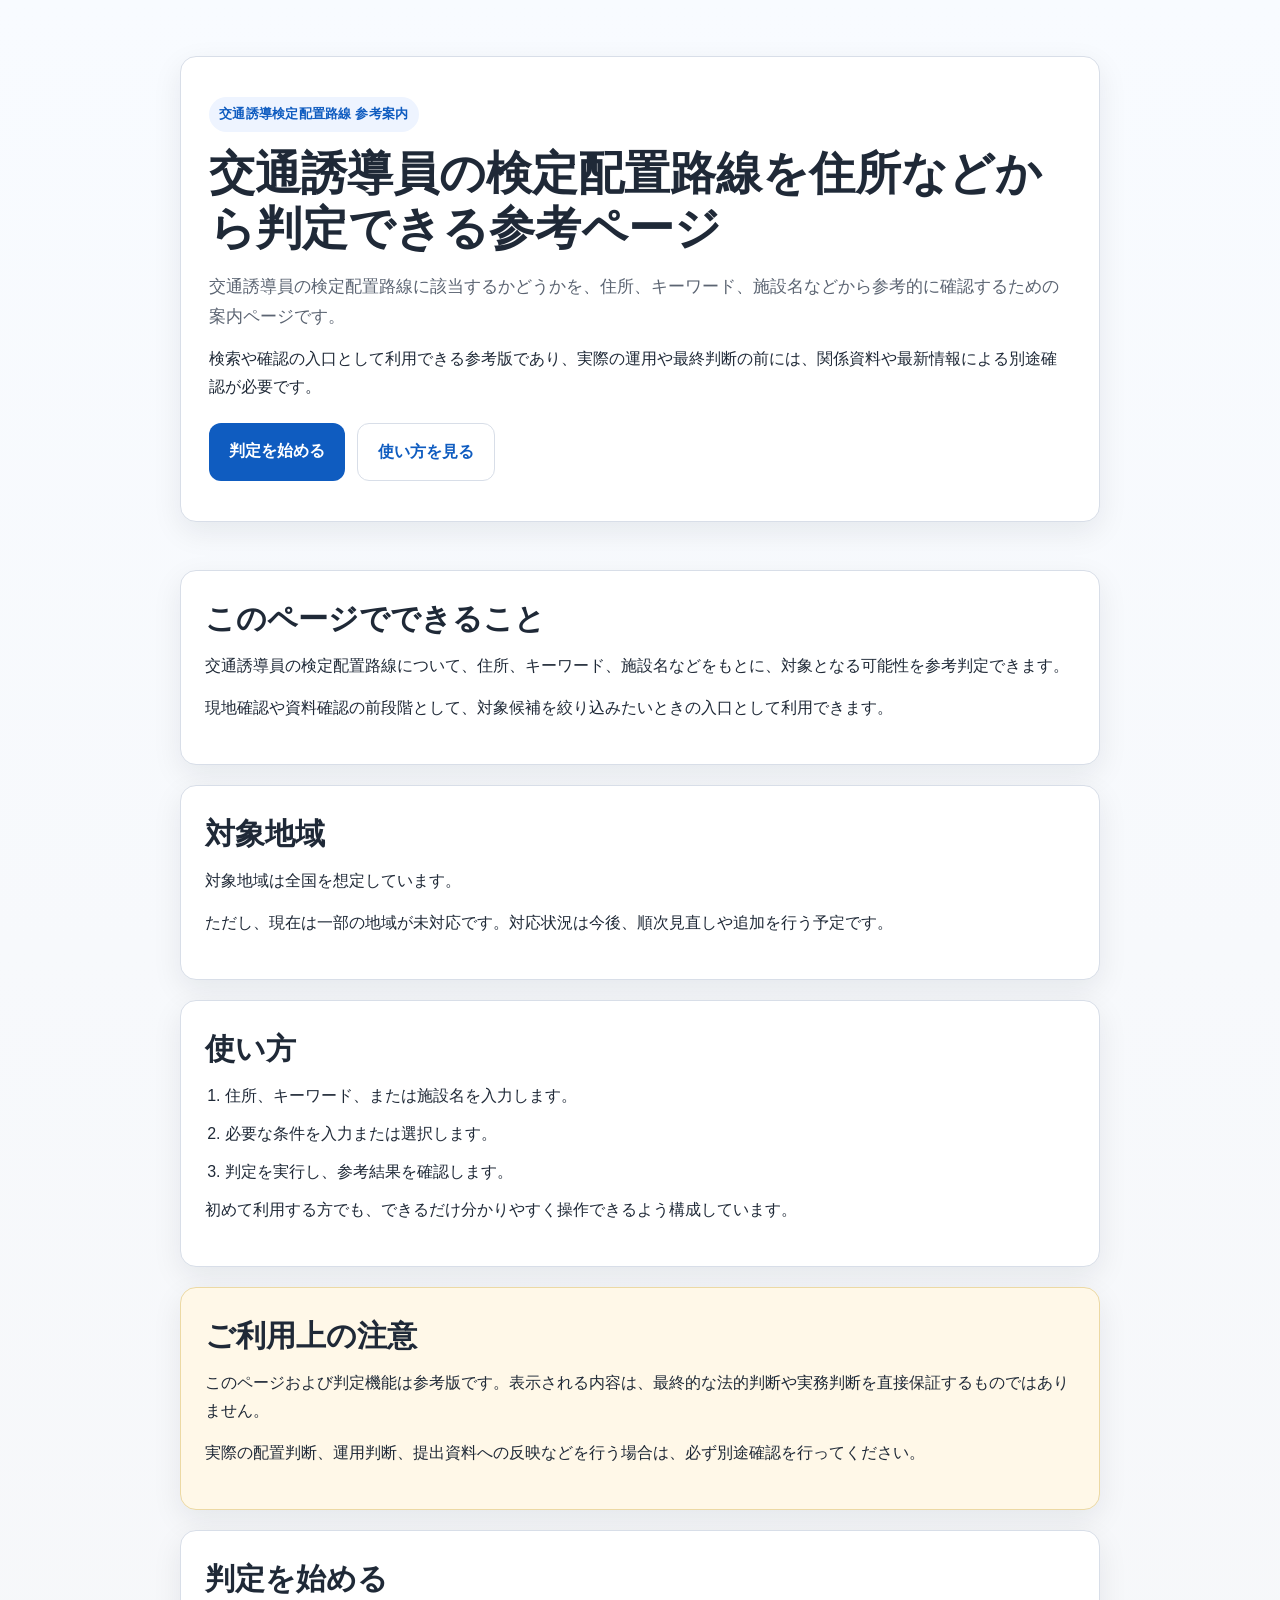
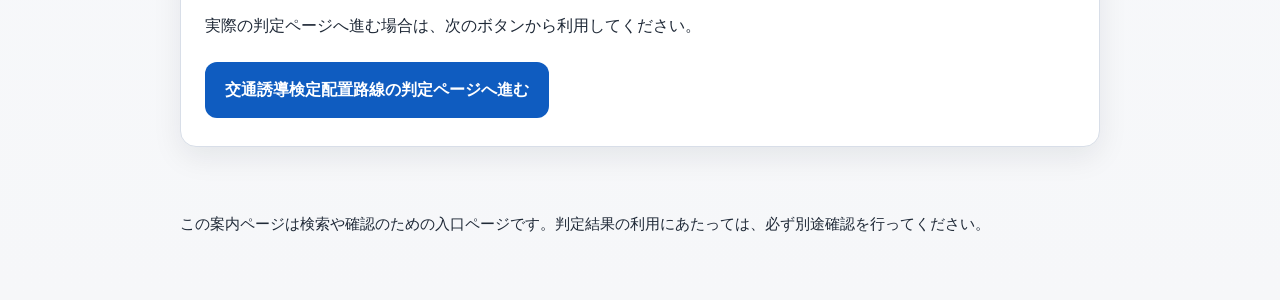
==== front.html @ 5215744a "Add files via upload" ====
<!DOCTYPE html>
<html lang="ja">
<head>
  <meta charset="UTF-8" />
  <meta name="viewport" content="width=device-width, initial-scale=1.0" />
  <title>交通誘導員の検定配置路線を住所から判定｜参考版案内ページ</title>
  <meta name="description" content="交通誘導員の検定配置路線を、住所・キーワード・施設名から参考判定できる案内ページです。対象地域は全国ですが一部未対応地域があります。最終確認は別途必要です。" />
  <meta name="robots" content="index,follow" />
  <link rel="canonical" href="https://sesimer9.github.io/front.html" />

  <meta property="og:type" content="website" />
  <meta property="og:title" content="交通誘導員の検定配置路線を住所から判定｜参考版案内ページ" />
  <meta property="og:description" content="住所・キーワード・施設名から、交通誘導員の検定配置路線を参考判定できる案内ページです。" />
  <meta property="og:url" content="https://sesimer9.github.io/front.html" />
  <meta property="og:site_name" content="交通誘導検定配置路線 判定案内" />

  <meta name="twitter:card" content="summary" />
  <meta name="twitter:title" content="交通誘導員の検定配置路線を住所から判定｜参考版案内ページ" />
  <meta name="twitter:description" content="住所・キーワード・施設名から、交通誘導員の検定配置路線を参考判定できる案内ページです。" />

  <!-- Google tag (gtag.js) -->
  <script async src="https://www.googletagmanager.com/gtag/js?id=G-SMF9X91612"></script>
  <script>
    window.dataLayer = window.dataLayer || [];
    function gtag(){dataLayer.push(arguments);}
    gtag('js', new Date());
    gtag('config', 'G-SMF9X91612');
  </script>

  <style>
    :root {
      --bg: #f6f7f9;
      --surface: #ffffff;
      --text: #1f2937;
      --muted: #5b6472;
      --line: #d8dee8;
      --primary: #0f5cc0;
      --primary-hover: #0b4b9d;
      --accent: #eef4ff;
      --warn-bg: #fff8e8;
      --warn-line: #ecd9a4;
      --shadow: 0 10px 30px rgba(15, 23, 42, 0.08);
      --radius: 16px;
      --max: 920px;
    }

    * { box-sizing: border-box; }

    body {
      margin: 0;
      font-family: -apple-system, BlinkMacSystemFont, "Segoe UI", "Hiragino Sans", "Hiragino Kaku Gothic ProN", "Yu Gothic", Meiryo, sans-serif;
      color: var(--text);
      background: linear-gradient(180deg, #f8fbff 0%, var(--bg) 100%);
      line-height: 1.75;
    }

    a { color: var(--primary); }

    .wrap {
      width: min(calc(100% - 32px), var(--max));
      margin: 0 auto;
    }

    header {
      padding: 56px 0 24px;
    }

    .hero,
    .section,
    .notice {
      background: var(--surface);
      border: 1px solid var(--line);
      border-radius: var(--radius);
      box-shadow: var(--shadow);
    }

    .hero {
      padding: 40px 28px;
    }

    .eyebrow {
      display: inline-block;
      margin-bottom: 14px;
      padding: 6px 10px;
      border-radius: 999px;
      background: var(--accent);
      color: var(--primary);
      font-size: 13px;
      font-weight: 700;
      letter-spacing: 0.02em;
    }

    h1 {
      margin: 0 0 16px;
      font-size: clamp(30px, 5vw, 46px);
      line-height: 1.2;
    }

    h2 {
      margin: 0 0 14px;
      font-size: clamp(22px, 3vw, 30px);
      line-height: 1.3;
    }

    p {
      margin: 0 0 14px;
      color: var(--text);
    }

    .lead {
      font-size: 1.05rem;
      color: var(--muted);
    }

    .actions {
      display: flex;
      flex-wrap: wrap;
      gap: 12px;
      margin-top: 22px;
    }

    .button {
      display: inline-block;
      padding: 14px 20px;
      border-radius: 12px;
      text-decoration: none;
      font-weight: 700;
      transition: background-color .2s ease, transform .2s ease;
    }

    .button-primary {
      background: var(--primary);
      color: #fff;
    }

    .button-primary:hover {
      background: var(--primary-hover);
      transform: translateY(-1px);
    }

    .button-secondary {
      background: #fff;
      color: var(--primary);
      border: 1px solid var(--line);
    }

    main {
      padding-bottom: 56px;
    }

    .grid {
      display: grid;
      gap: 20px;
      margin-top: 24px;
    }

    .section,
    .notice {
      padding: 28px 24px;
    }

    ul, ol {
      margin: 12px 0 0 1.25em;
      padding: 0;
    }

    li { margin-bottom: 10px; }

    .notice {
      background: var(--warn-bg);
      border-color: var(--warn-line);
    }

    footer {
      padding: 8px 0 48px;
      color: var(--muted);
      font-size: 0.95rem;
    }

    @media (max-width: 640px) {
      header { padding-top: 28px; }
      .hero, .section, .notice { padding: 22px 18px; }
      .actions { flex-direction: column; }
      .button { text-align: center; }
    }
  </style>
</head>
<body>
  <header>
    <div class="wrap">
      <section class="hero">
        <div class="eyebrow">交通誘導検定配置路線 参考案内</div>
        <h1>交通誘導員の検定配置路線を住所などから判定できる参考ページ</h1>
        <p class="lead">
          交通誘導員の検定配置路線に該当するかどうかを、住所、キーワード、施設名などから参考的に確認するための案内ページです。
        </p>
        <p>
          検索や確認の入口として利用できる参考版であり、実際の運用や最終判断の前には、関係資料や最新情報による別途確認が必要です。
        </p>
        <div class="actions">
          <a class="button button-primary" href="./index.html">判定を始める</a>
          <a class="button button-secondary" href="#howto">使い方を見る</a>
        </div>
      </section>
    </div>
  </header>

  <main>
    <div class="wrap">
      <div class="grid">
        <section class="section">
          <h2>このページでできること</h2>
          <p>
            交通誘導員の検定配置路線について、住所、キーワード、施設名などをもとに、対象となる可能性を参考判定できます。
          </p>
          <p>
            現地確認や資料確認の前段階として、対象候補を絞り込みたいときの入口として利用できます。
          </p>
        </section>

        <section class="section">
          <h2>対象地域</h2>
          <p>
            対象地域は全国を想定しています。
          </p>
          <p>
            ただし、現在は一部の地域が未対応です。対応状況は今後、順次見直しや追加を行う予定です。
          </p>
        </section>

        <section class="section" id="howto">
          <h2>使い方</h2>
          <ol>
            <li>住所、キーワード、または施設名を入力します。</li>
            <li>必要な条件を入力または選択します。</li>
            <li>判定を実行し、参考結果を確認します。</li>
          </ol>
          <p>
            初めて利用する方でも、できるだけ分かりやすく操作できるよう構成しています。
          </p>
        </section>

        <section class="notice">
          <h2>ご利用上の注意</h2>
          <p>
            このページおよび判定機能は参考版です。表示される内容は、最終的な法的判断や実務判断を直接保証するものではありません。
          </p>
          <p>
            実際の配置判断、運用判断、提出資料への反映などを行う場合は、必ず別途確認を行ってください。
          </p>
        </section>

        <section class="section">
          <h2>判定を始める</h2>
          <p>
            実際の判定ページへ進む場合は、次のボタンから利用してください。
          </p>
          <div class="actions">
            <a class="button button-primary" href="./index.html">交通誘導検定配置路線の判定ページへ進む</a>
          </div>
        </section>
      </div>
    </div>
  </main>

  <footer>
    <div class="wrap">
      <p>この案内ページは検索や確認のための入口ページです。判定結果の利用にあたっては、必ず別途確認を行ってください。</p>
    </div>
  </footer>
</body>
</html>
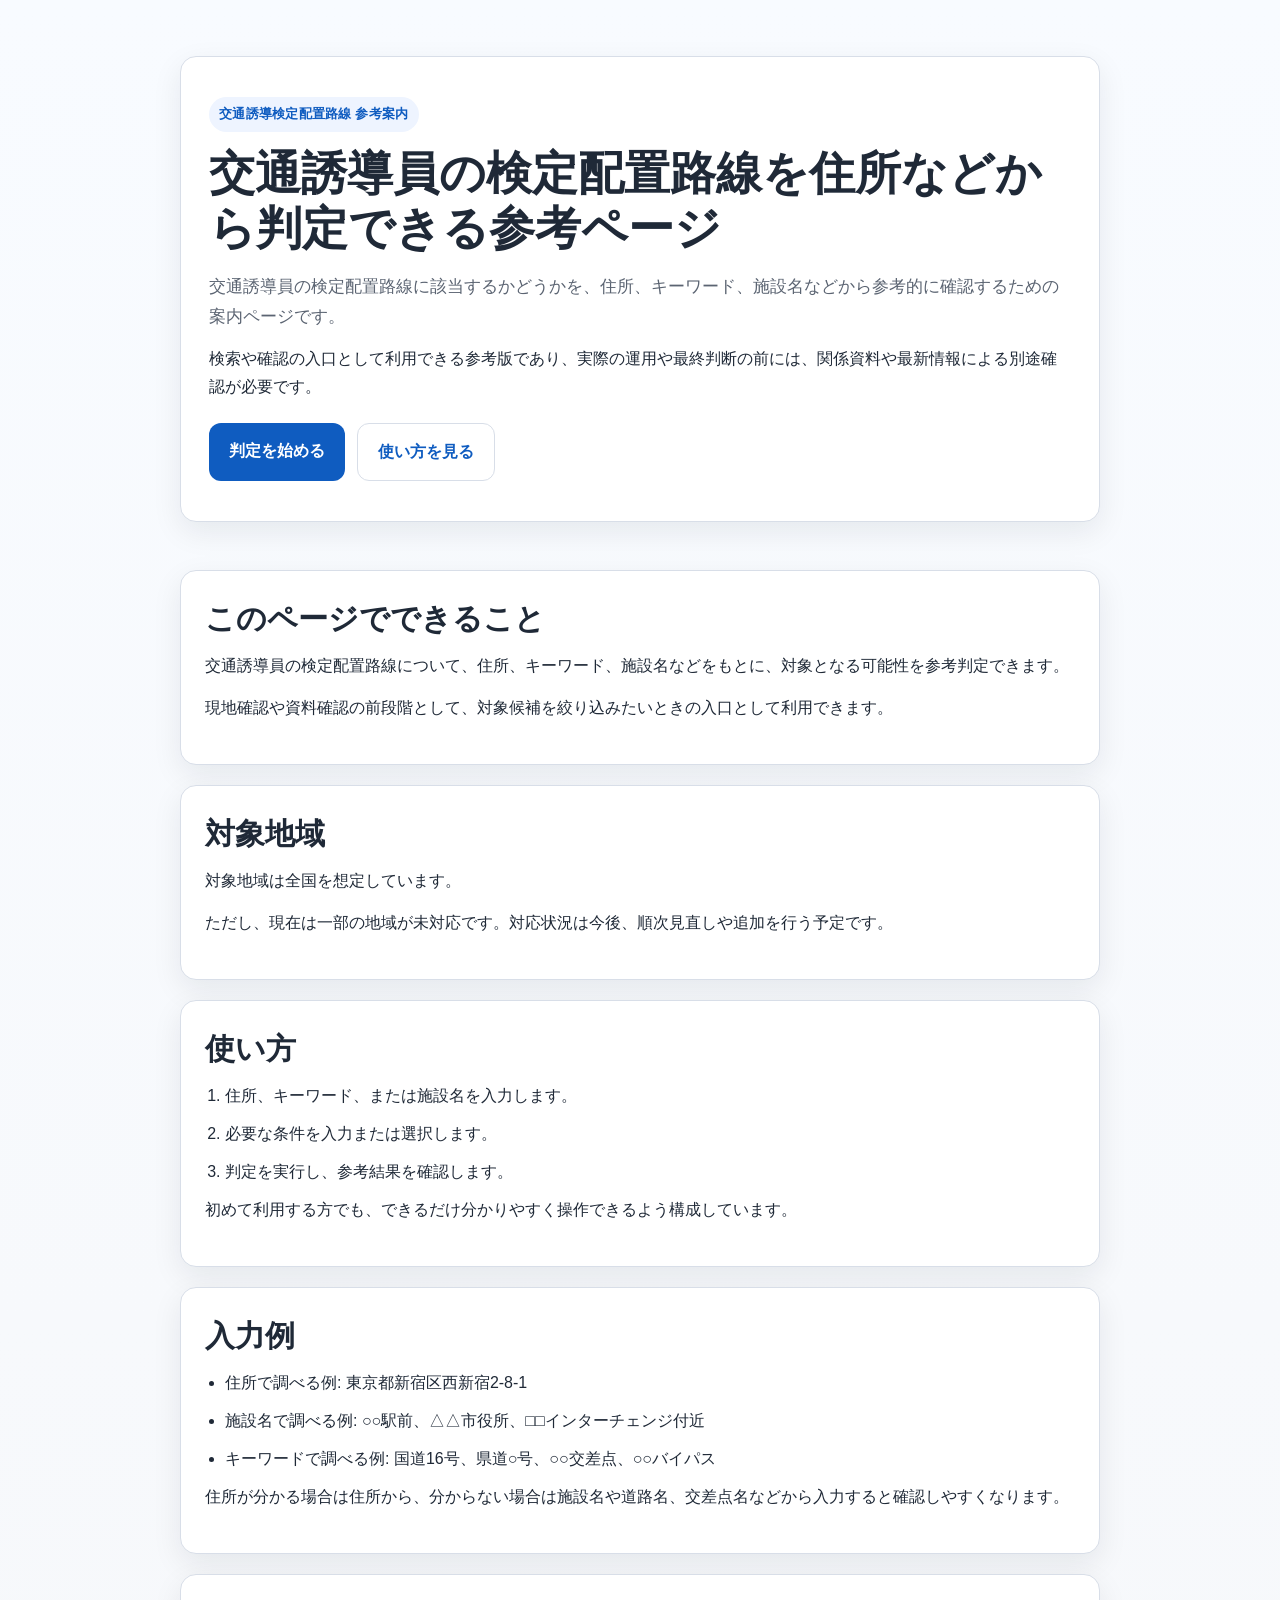
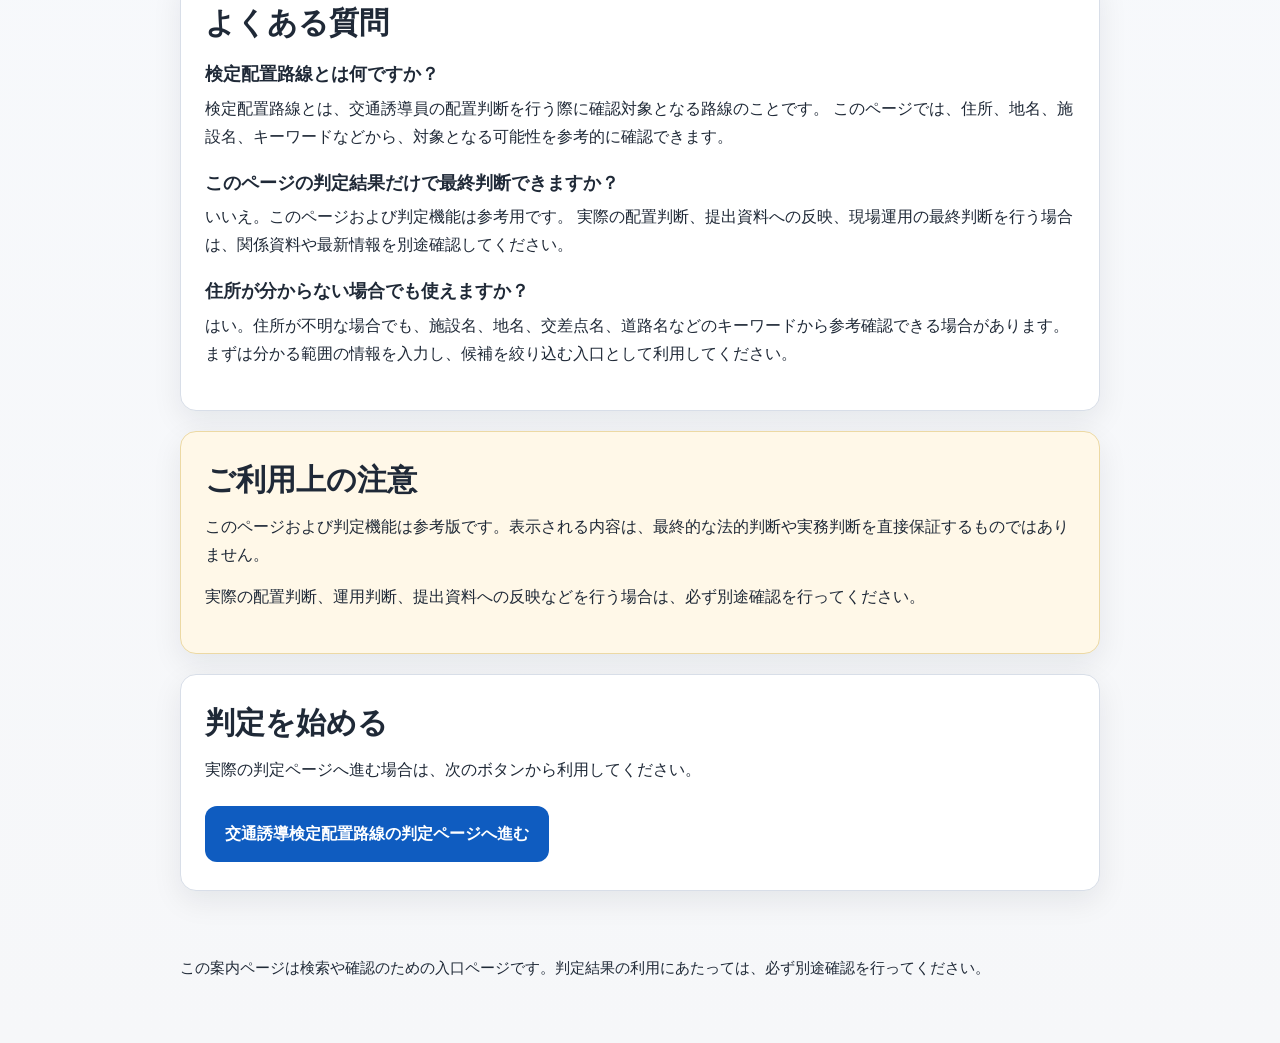
==== commit 1a4bbcbd: "Add files via upload" ====
--- a/front.html
+++ b/front.html
@@ -100,6 +100,12 @@
       margin: 0 0 14px;
       font-size: clamp(22px, 3vw, 30px);
       line-height: 1.3;
+    }
+    
+    h3 {
+  margin: 20px 0 8px;
+  font-size: 1.1rem;
+  line-height: 1.4;
     }
 
     p {
@@ -240,6 +246,40 @@
           </p>
         </section>
 
+        <section class="section" id="examples">
+  <h2>入力例</h2>
+  <ul>
+    <li>住所で調べる例: 東京都新宿区西新宿2-8-1</li>
+    <li>施設名で調べる例: ○○駅前、△△市役所、□□インターチェンジ付近</li>
+    <li>キーワードで調べる例: 国道16号、県道○号、○○交差点、○○バイパス</li>
+  </ul>
+  <p>
+    住所が分かる場合は住所から、分からない場合は施設名や道路名、交差点名などから入力すると確認しやすくなります。
+  </p>
+</section>
+
+<section class="section" id="faq">
+  <h2>よくある質問</h2>
+
+  <h3>検定配置路線とは何ですか？</h3>
+  <p>
+    検定配置路線とは、交通誘導員の配置判断を行う際に確認対象となる路線のことです。
+    このページでは、住所、地名、施設名、キーワードなどから、対象となる可能性を参考的に確認できます。
+  </p>
+
+  <h3>このページの判定結果だけで最終判断できますか？</h3>
+  <p>
+    いいえ。このページおよび判定機能は参考用です。
+    実際の配置判断、提出資料への反映、現場運用の最終判断を行う場合は、関係資料や最新情報を別途確認してください。
+  </p>
+
+  <h3>住所が分からない場合でも使えますか？</h3>
+  <p>
+    はい。住所が不明な場合でも、施設名、地名、交差点名、道路名などのキーワードから参考確認できる場合があります。
+    まずは分かる範囲の情報を入力し、候補を絞り込む入口として利用してください。
+  </p>
+</section>
+
         <section class="notice">
           <h2>ご利用上の注意</h2>
           <p>
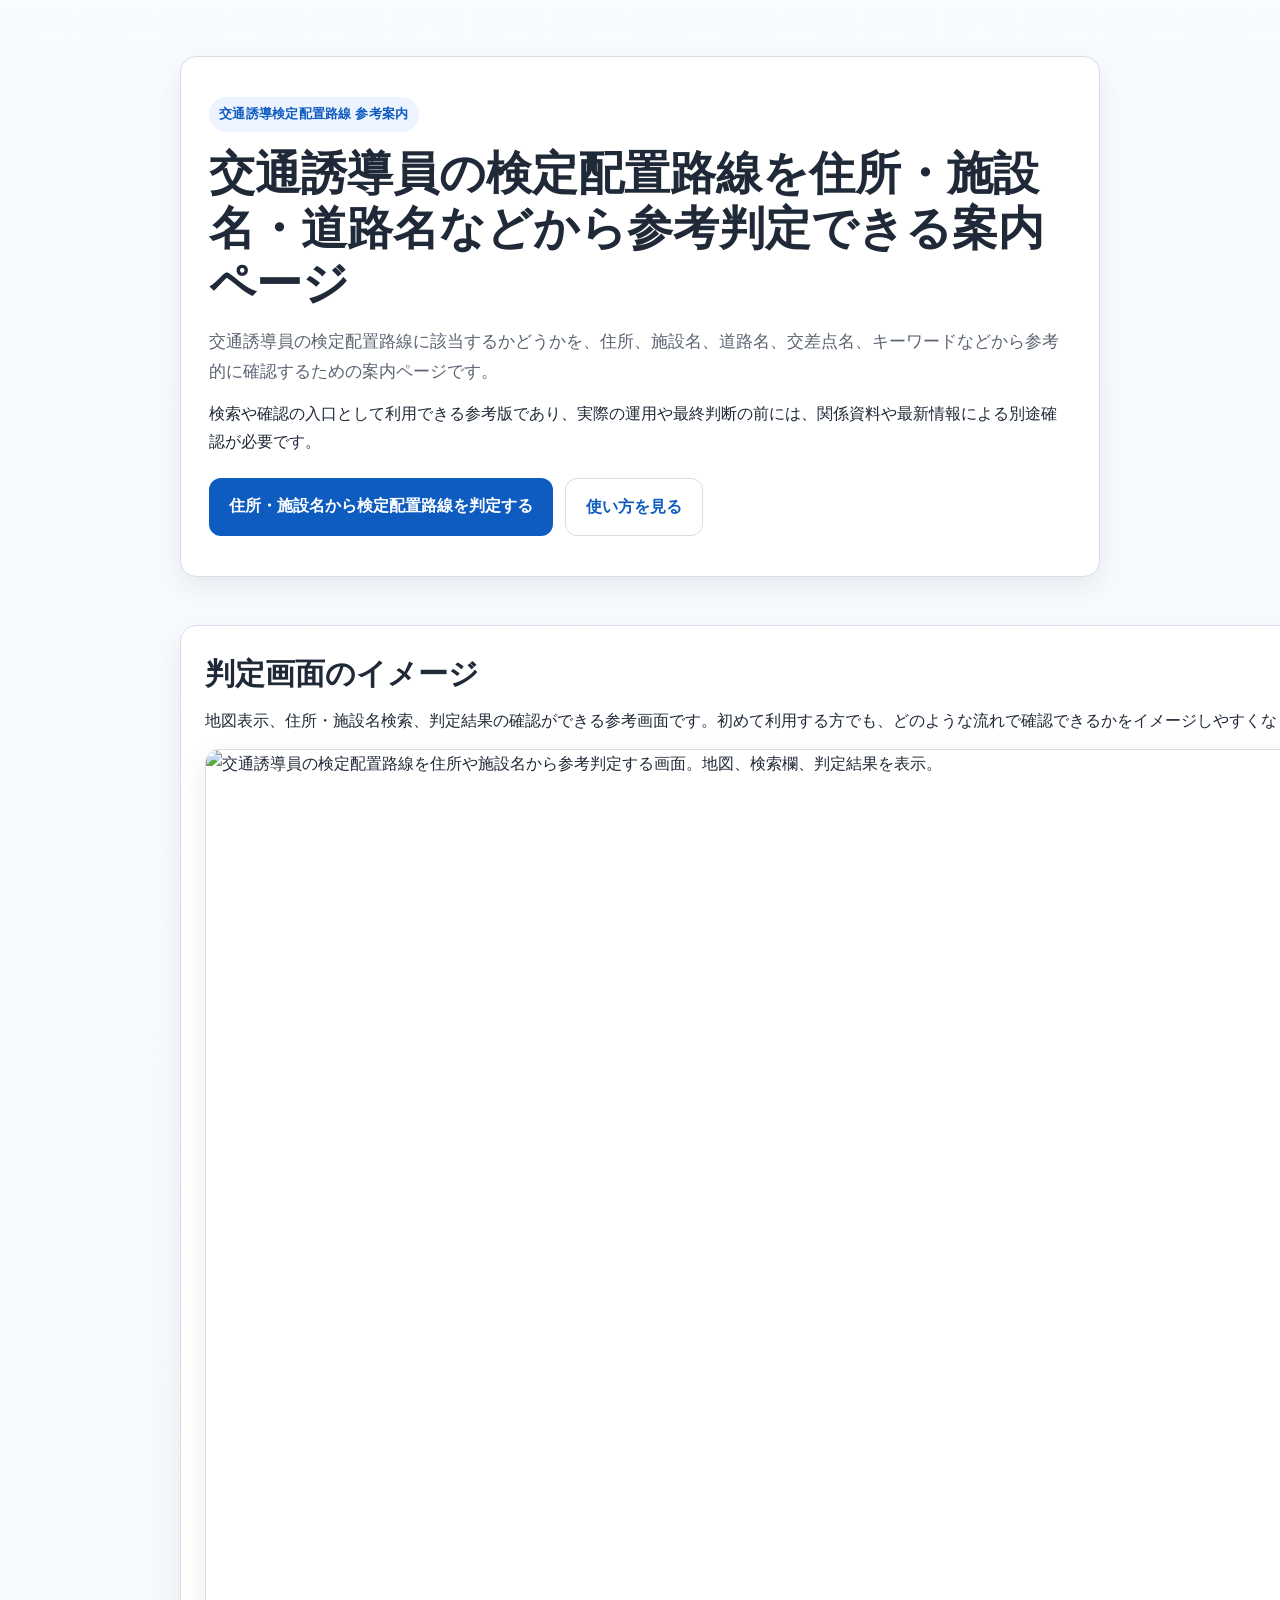
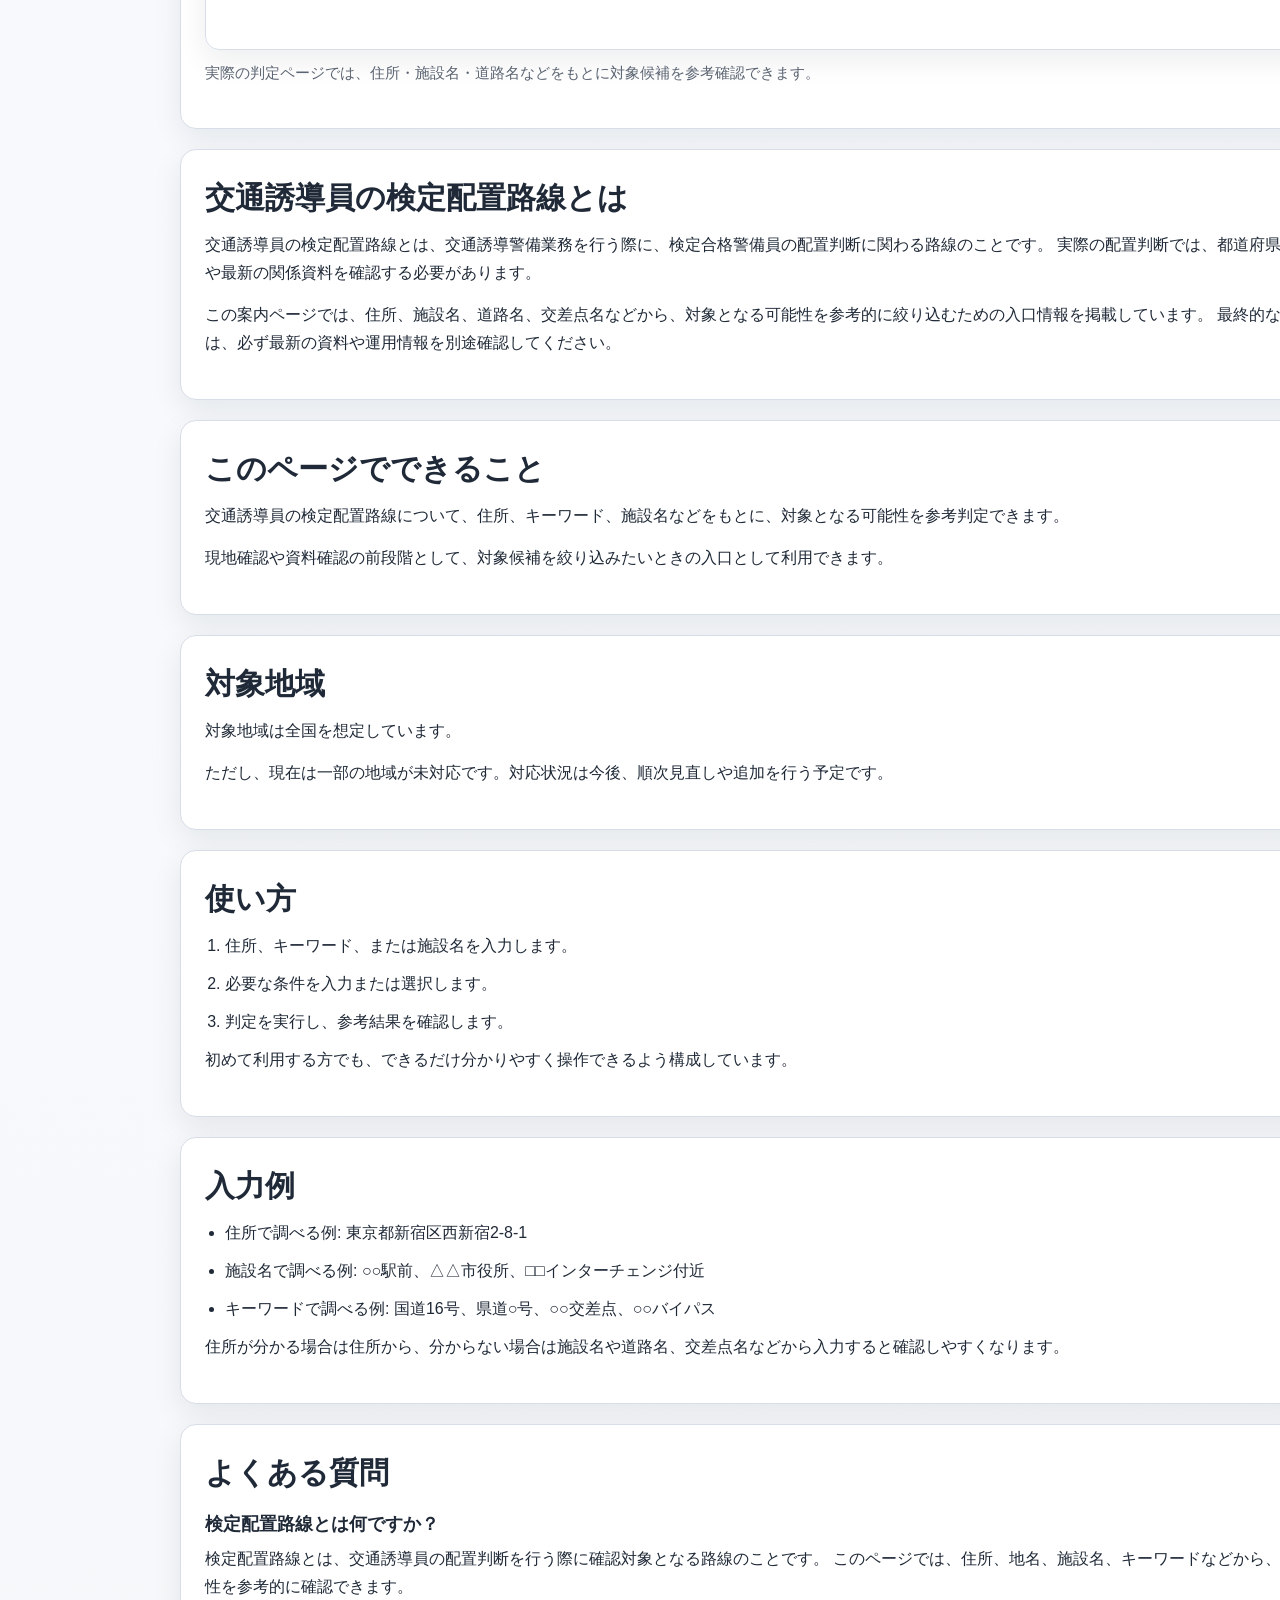
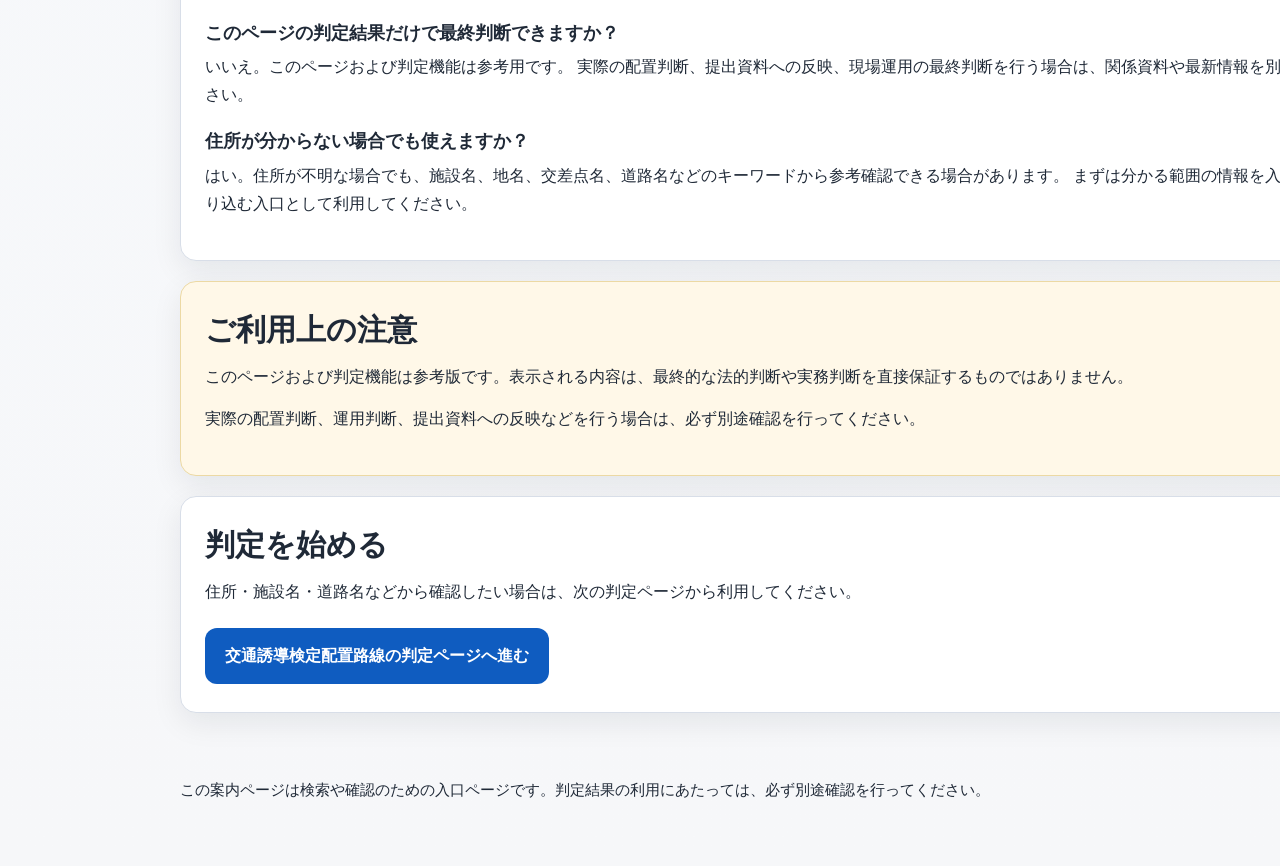
==== commit 67fedd45: "Add files via upload" ====
--- a/front.html
+++ b/front.html
@@ -3,20 +3,20 @@
 <head>
   <meta charset="UTF-8" />
   <meta name="viewport" content="width=device-width, initial-scale=1.0" />
-  <title>交通誘導員の検定配置路線を住所から判定｜参考版案内ページ</title>
-  <meta name="description" content="交通誘導員の検定配置路線を、住所・キーワード・施設名から参考判定できる案内ページです。対象地域は全国ですが一部未対応地域があります。最終確認は別途必要です。" />
+  <title>交通誘導員の検定配置路線を住所・施設名から参考判定｜案内ページ</title>
+  <meta name="description" content="交通誘導員の検定配置路線を、住所・施設名・道路名・キーワードから参考判定できる案内ページです。対象候補の絞り込みや確認の入口として利用できます。" />
   <meta name="robots" content="index,follow" />
   <link rel="canonical" href="https://sesimer9.github.io/front.html" />
 
   <meta property="og:type" content="website" />
-  <meta property="og:title" content="交通誘導員の検定配置路線を住所から判定｜参考版案内ページ" />
-  <meta property="og:description" content="住所・キーワード・施設名から、交通誘導員の検定配置路線を参考判定できる案内ページです。" />
+  <meta property="og:title" content="交通誘導員の検定配置路線を住所・施設名から参考判定｜案内ページ" />
+  <meta property="og:description" content="住所・施設名・道路名・キーワードから、交通誘導員の検定配置路線を参考判定できる案内ページです。" />
   <meta property="og:url" content="https://sesimer9.github.io/front.html" />
   <meta property="og:site_name" content="交通誘導検定配置路線 判定案内" />
 
   <meta name="twitter:card" content="summary" />
-  <meta name="twitter:title" content="交通誘導員の検定配置路線を住所から判定｜参考版案内ページ" />
-  <meta name="twitter:description" content="住所・キーワード・施設名から、交通誘導員の検定配置路線を参考判定できる案内ページです。" />
+  <meta name="twitter:title" content="交通誘導員の検定配置路線を住所・施設名から参考判定｜案内ページ" />
+  <meta name="twitter:description" content="住所・施設名・道路名・キーワードから、交通誘導員の検定配置路線を参考判定できる案内ページです。" />
 
   <!-- Google tag (gtag.js) -->
   <script async src="https://www.googletagmanager.com/gtag/js?id=G-SMF9X91612"></script>
@@ -25,6 +25,40 @@
     function gtag(){dataLayer.push(arguments);}
     gtag('js', new Date());
     gtag('config', 'G-SMF9X91612');
+  </script>
+
+  <!-- FAQPage: GoogleのFAQリッチリザルトは2026年5月で終了したが、構造化データ自体は残しても問題ないとされています -->
+  <script type="application/ld+json">
+  {
+    "@context": "https://schema.org",
+    "@type": "FAQPage",
+    "mainEntity": [
+      {
+        "@type": "Question",
+        "name": "検定配置路線とは何ですか？",
+        "acceptedAnswer": {
+          "@type": "Answer",
+          "text": "検定配置路線とは、交通誘導員の配置判断を行う際に確認対象となる路線のことです。このページでは、住所、地名、施設名、キーワードなどから、対象となる可能性を参考的に確認できます。"
+        }
+      },
+      {
+        "@type": "Question",
+        "name": "このページの判定結果だけで最終判断できますか？",
+        "acceptedAnswer": {
+          "@type": "Answer",
+          "text": "いいえ。このページおよび判定機能は参考用です。実際の配置判断、提出資料への反映、現場運用の最終判断を行う場合は、関係資料や最新情報を別途確認してください。"
+        }
+      },
+      {
+        "@type": "Question",
+        "name": "住所が分からない場合でも使えますか？",
+        "acceptedAnswer": {
+          "@type": "Answer",
+          "text": "はい。住所が不明な場合でも、施設名、地名、交差点名、道路名などのキーワードから参考確認できる場合があります。まずは分かる範囲の情報を入力し、候補を絞り込む入口として利用してください。"
+        }
+      }
+    ]
+  }
   </script>
 
   <style>
@@ -65,6 +99,10 @@
       padding: 56px 0 24px;
     }
 
+    main {
+      padding-bottom: 56px;
+    }
+
     .hero,
     .section,
     .notice {
@@ -76,6 +114,11 @@
 
     .hero {
       padding: 40px 28px;
+    }
+
+    .section,
+    .notice {
+      padding: 28px 24px;
     }
 
     .eyebrow {
@@ -101,11 +144,11 @@
       font-size: clamp(22px, 3vw, 30px);
       line-height: 1.3;
     }
-    
+
     h3 {
-  margin: 20px 0 8px;
-  font-size: 1.1rem;
-  line-height: 1.4;
+      margin: 20px 0 8px;
+      font-size: 1.1rem;
+      line-height: 1.4;
     }
 
     p {
@@ -150,21 +193,12 @@
       border: 1px solid var(--line);
     }
 
-    main {
-      padding-bottom: 56px;
-    }
-
     .grid {
       display: grid;
       gap: 20px;
       margin-top: 24px;
     }
 
-    .section,
-    .notice {
-      padding: 28px 24px;
-    }
-
     ul, ol {
       margin: 12px 0 0 1.25em;
       padding: 0;
@@ -175,6 +209,25 @@
     .notice {
       background: var(--warn-bg);
       border-color: var(--warn-line);
+    }
+
+    img {
+      max-width: 100%;
+      display: block;
+      height: auto;
+    }
+
+    .section img {
+      margin-top: 14px;
+      border-radius: 14px;
+      border: 1px solid var(--line);
+      box-shadow: var(--shadow);
+    }
+
+    .image-caption {
+      margin-top: 10px;
+      font-size: 0.95rem;
+      color: var(--muted);
     }
 
     footer {
@@ -196,15 +249,15 @@
     <div class="wrap">
       <section class="hero">
         <div class="eyebrow">交通誘導検定配置路線 参考案内</div>
-        <h1>交通誘導員の検定配置路線を住所などから判定できる参考ページ</h1>
+        <h1>交通誘導員の検定配置路線を住所・施設名・道路名などから参考判定できる案内ページ</h1>
         <p class="lead">
-          交通誘導員の検定配置路線に該当するかどうかを、住所、キーワード、施設名などから参考的に確認するための案内ページです。
+          交通誘導員の検定配置路線に該当するかどうかを、住所、施設名、道路名、交差点名、キーワードなどから参考的に確認するための案内ページです。
         </p>
         <p>
           検索や確認の入口として利用できる参考版であり、実際の運用や最終判断の前には、関係資料や最新情報による別途確認が必要です。
         </p>
         <div class="actions">
-          <a class="button button-primary" href="./index.html">判定を始める</a>
+          <a class="button button-primary" href="./index.html">住所・施設名から検定配置路線を判定する</a>
           <a class="button button-secondary" href="#howto">使い方を見る</a>
         </div>
       </section>
@@ -214,6 +267,35 @@
   <main>
     <div class="wrap">
       <div class="grid">
+        <section class="section">
+          <h2>判定画面のイメージ</h2>
+          <p>
+            地図表示、住所・施設名検索、判定結果の確認ができる参考画面です。初めて利用する方でも、どのような流れで確認できるかをイメージしやすくなります。
+          </p>
+          <img
+            src="./kentei-haichi-rosen-hantei-screen.jpg"
+            alt="交通誘導員の検定配置路線を住所や施設名から参考判定する画面。地図、検索欄、判定結果を表示。"
+            width="1200"
+            height="900"
+            loading="lazy"
+          />
+          <p class="image-caption">
+            実際の判定ページでは、住所・施設名・道路名などをもとに対象候補を参考確認できます。
+          </p>
+        </section>
+
+        <section class="section" id="about-route">
+          <h2>交通誘導員の検定配置路線とは</h2>
+          <p>
+            交通誘導員の検定配置路線とは、交通誘導警備業務を行う際に、検定合格警備員の配置判断に関わる路線のことです。
+            実際の配置判断では、都道府県ごとの指定路線や最新の関係資料を確認する必要があります。
+          </p>
+          <p>
+            この案内ページでは、住所、施設名、道路名、交差点名などから、対象となる可能性を参考的に絞り込むための入口情報を掲載しています。
+            最終的な判断を行う前には、必ず最新の資料や運用情報を別途確認してください。
+          </p>
+        </section>
+
         <section class="section">
           <h2>このページでできること</h2>
           <p>
@@ -247,38 +329,38 @@
         </section>
 
         <section class="section" id="examples">
-  <h2>入力例</h2>
-  <ul>
-    <li>住所で調べる例: 東京都新宿区西新宿2-8-1</li>
-    <li>施設名で調べる例: ○○駅前、△△市役所、□□インターチェンジ付近</li>
-    <li>キーワードで調べる例: 国道16号、県道○号、○○交差点、○○バイパス</li>
-  </ul>
-  <p>
-    住所が分かる場合は住所から、分からない場合は施設名や道路名、交差点名などから入力すると確認しやすくなります。
-  </p>
-</section>
-
-<section class="section" id="faq">
-  <h2>よくある質問</h2>
-
-  <h3>検定配置路線とは何ですか？</h3>
-  <p>
-    検定配置路線とは、交通誘導員の配置判断を行う際に確認対象となる路線のことです。
-    このページでは、住所、地名、施設名、キーワードなどから、対象となる可能性を参考的に確認できます。
-  </p>
-
-  <h3>このページの判定結果だけで最終判断できますか？</h3>
-  <p>
-    いいえ。このページおよび判定機能は参考用です。
-    実際の配置判断、提出資料への反映、現場運用の最終判断を行う場合は、関係資料や最新情報を別途確認してください。
-  </p>
-
-  <h3>住所が分からない場合でも使えますか？</h3>
-  <p>
-    はい。住所が不明な場合でも、施設名、地名、交差点名、道路名などのキーワードから参考確認できる場合があります。
-    まずは分かる範囲の情報を入力し、候補を絞り込む入口として利用してください。
-  </p>
-</section>
+          <h2>入力例</h2>
+          <ul>
+            <li>住所で調べる例: 東京都新宿区西新宿2-8-1</li>
+            <li>施設名で調べる例: ○○駅前、△△市役所、□□インターチェンジ付近</li>
+            <li>キーワードで調べる例: 国道16号、県道○号、○○交差点、○○バイパス</li>
+          </ul>
+          <p>
+            住所が分かる場合は住所から、分からない場合は施設名や道路名、交差点名などから入力すると確認しやすくなります。
+          </p>
+        </section>
+
+        <section class="section" id="faq">
+          <h2>よくある質問</h2>
+
+          <h3>検定配置路線とは何ですか？</h3>
+          <p>
+            検定配置路線とは、交通誘導員の配置判断を行う際に確認対象となる路線のことです。
+            このページでは、住所、地名、施設名、キーワードなどから、対象となる可能性を参考的に確認できます。
+          </p>
+
+          <h3>このページの判定結果だけで最終判断できますか？</h3>
+          <p>
+            いいえ。このページおよび判定機能は参考用です。
+            実際の配置判断、提出資料への反映、現場運用の最終判断を行う場合は、関係資料や最新情報を別途確認してください。
+          </p>
+
+          <h3>住所が分からない場合でも使えますか？</h3>
+          <p>
+            はい。住所が不明な場合でも、施設名、地名、交差点名、道路名などのキーワードから参考確認できる場合があります。
+            まずは分かる範囲の情報を入力し、候補を絞り込む入口として利用してください。
+          </p>
+        </section>
 
         <section class="notice">
           <h2>ご利用上の注意</h2>
@@ -293,7 +375,7 @@
         <section class="section">
           <h2>判定を始める</h2>
           <p>
-            実際の判定ページへ進む場合は、次のボタンから利用してください。
+            住所・施設名・道路名などから確認したい場合は、次の判定ページから利用してください。
           </p>
           <div class="actions">
             <a class="button button-primary" href="./index.html">交通誘導検定配置路線の判定ページへ進む</a>
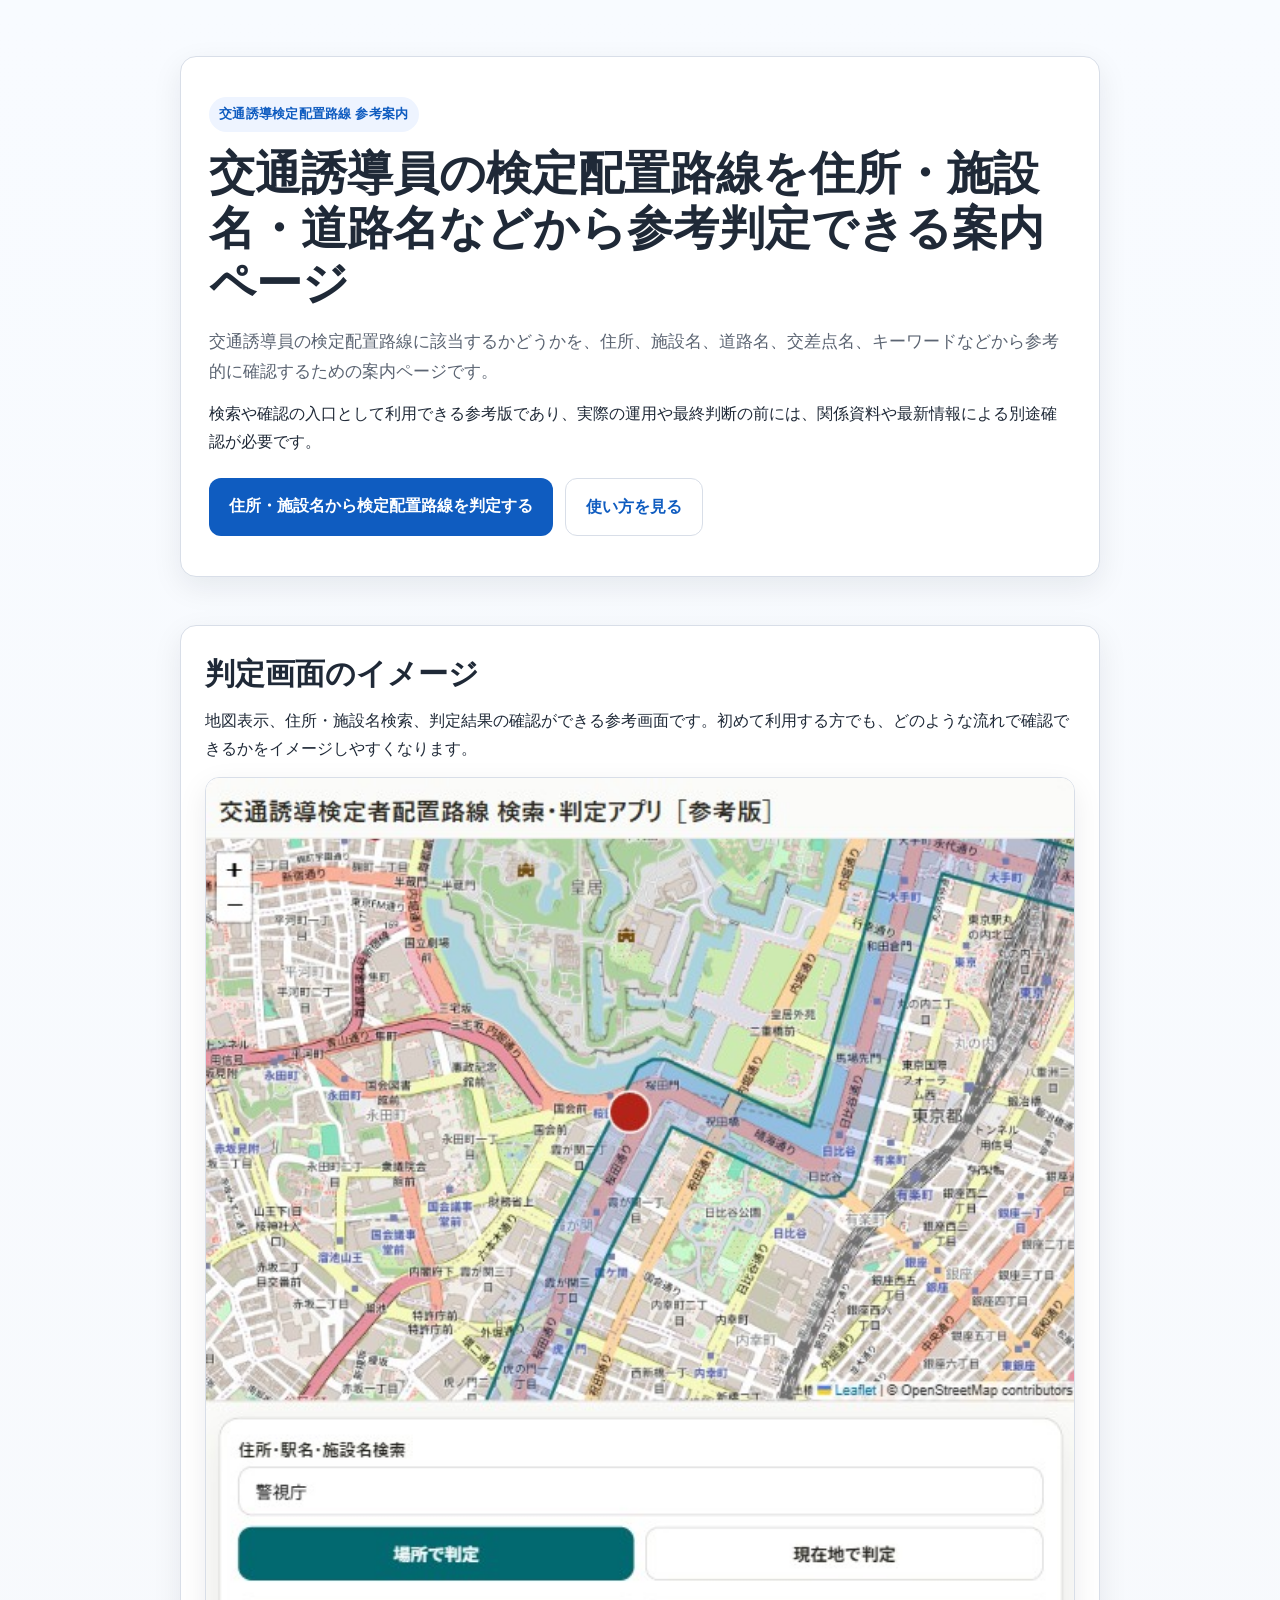
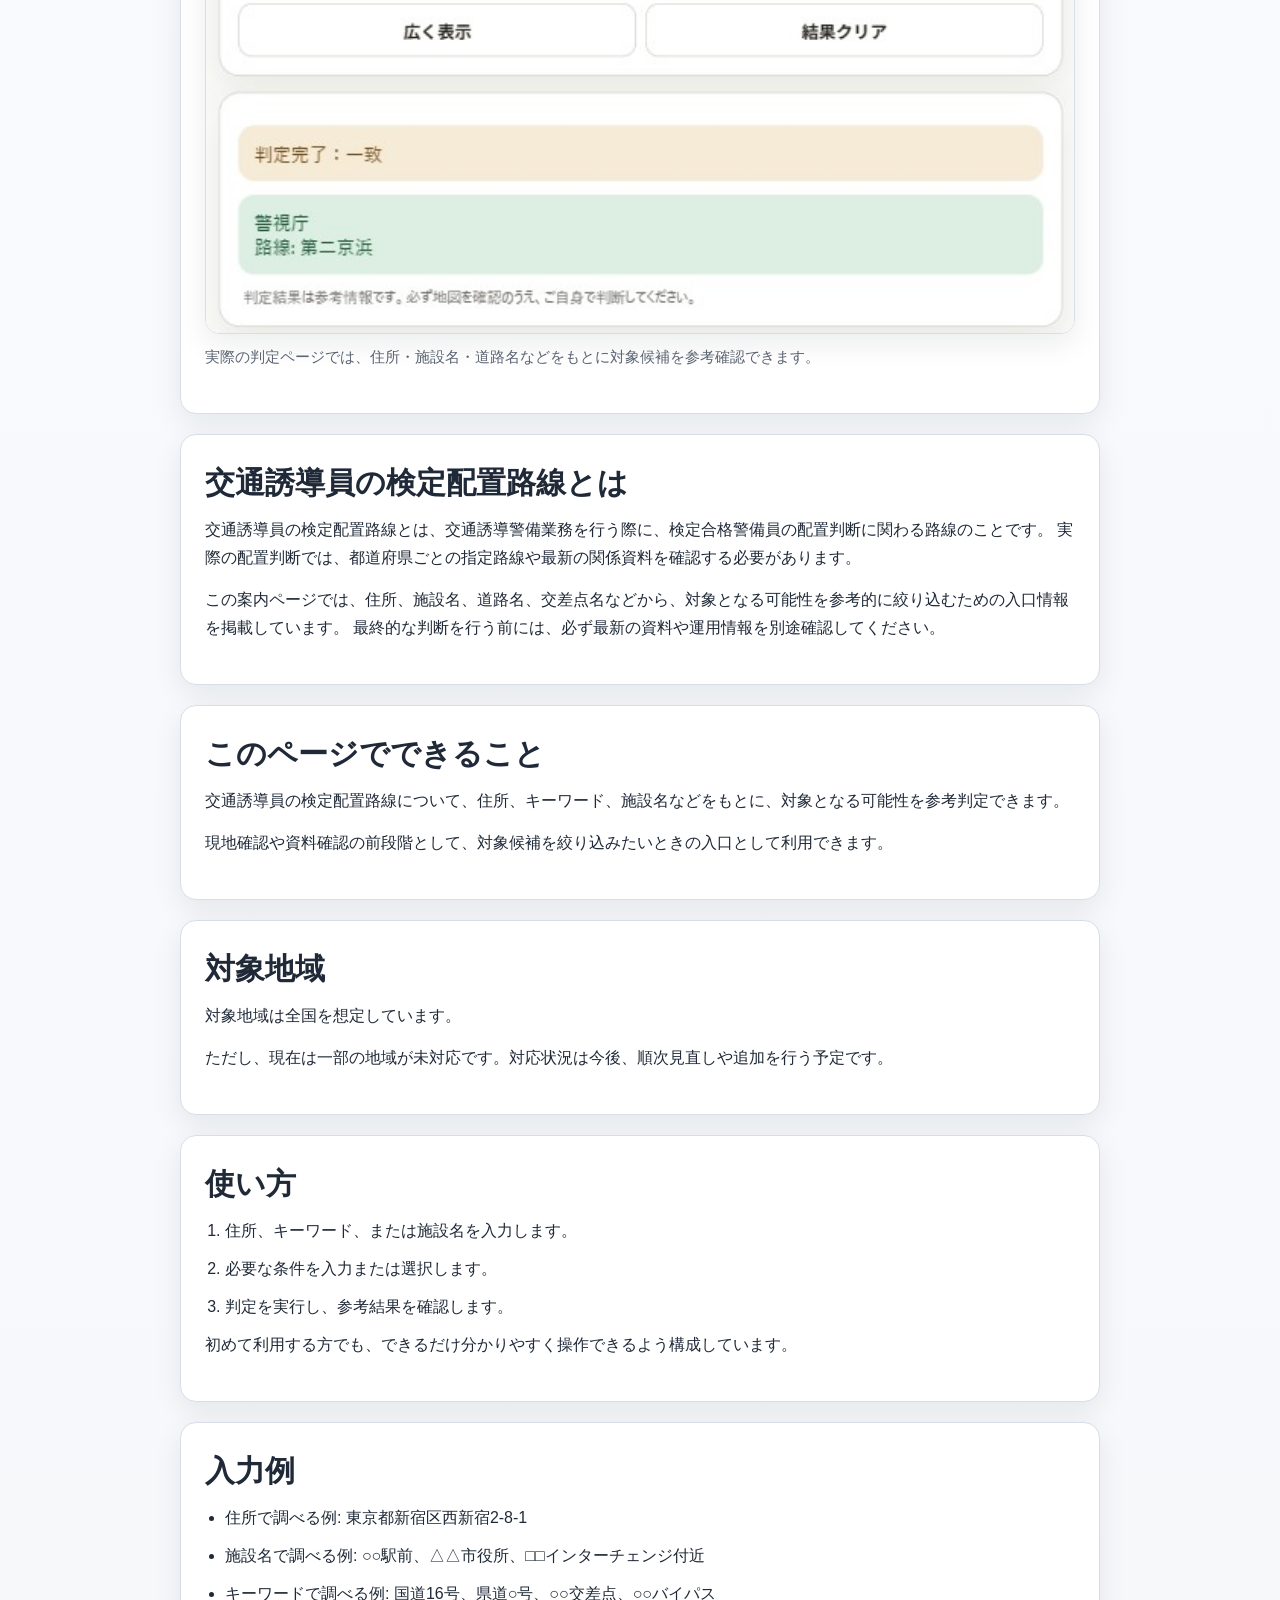
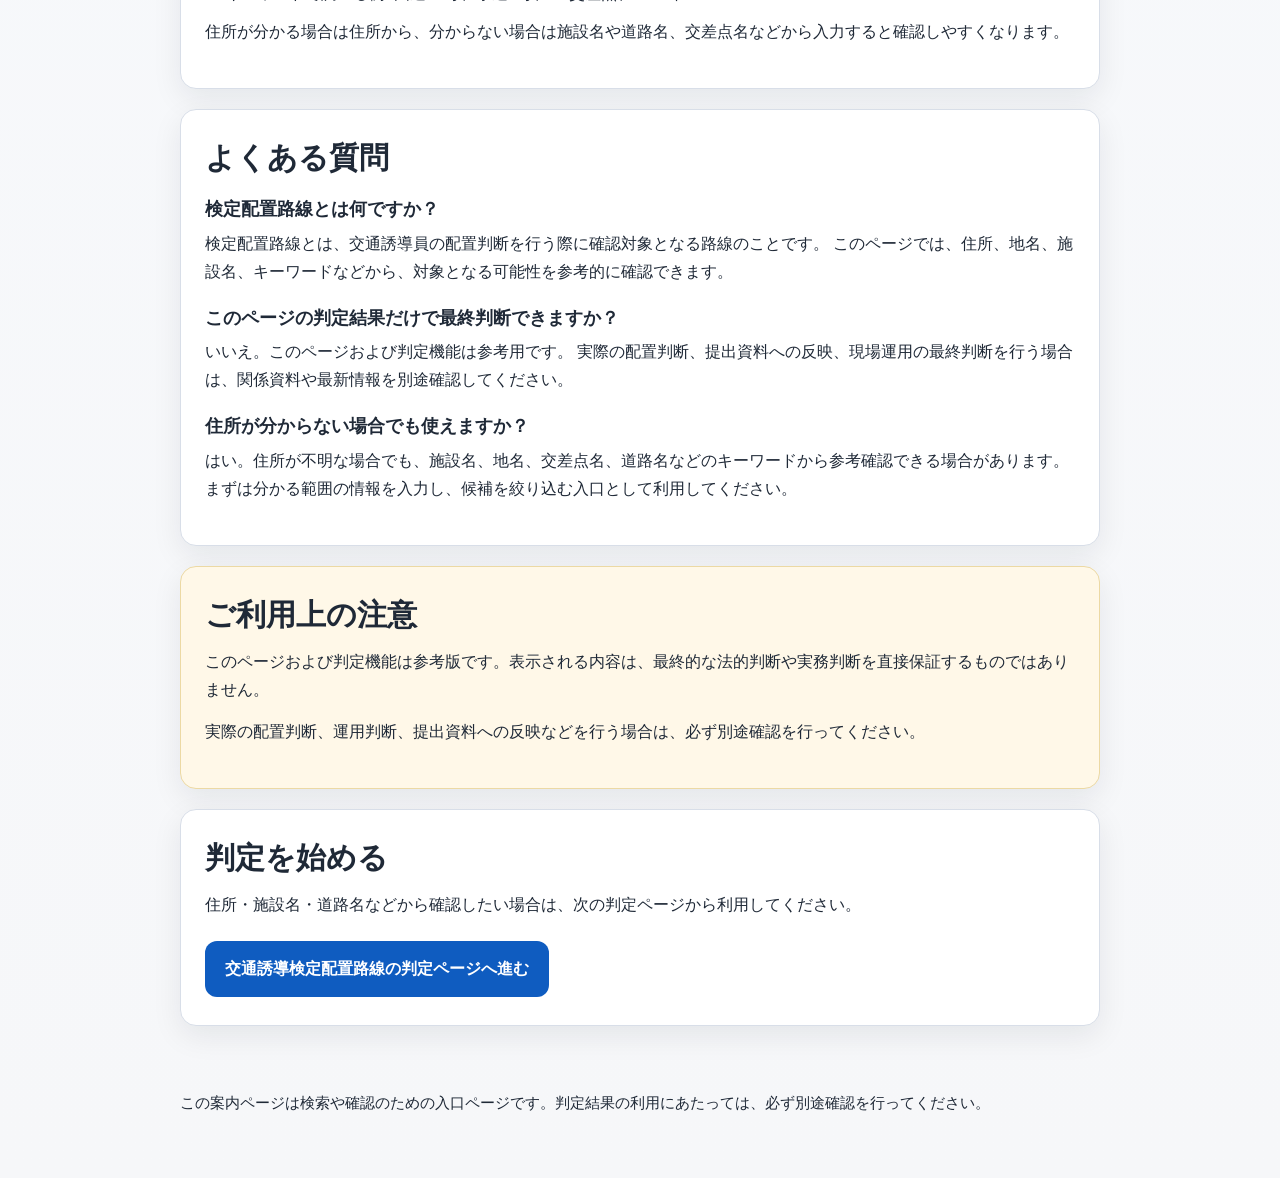
==== commit 26891dfa: "Add files via upload" ====
--- a/front.html
+++ b/front.html
@@ -273,7 +273,7 @@
             地図表示、住所・施設名検索、判定結果の確認ができる参考画面です。初めて利用する方でも、どのような流れで確認できるかをイメージしやすくなります。
           </p>
           <img
-            src="./kentei-haichi-rosen-hantei-screen.jpg"
+            src="./traffic-guide-route-judge-screen.jpg"
             alt="交通誘導員の検定配置路線を住所や施設名から参考判定する画面。地図、検索欄、判定結果を表示。"
             width="1200"
             height="900"
